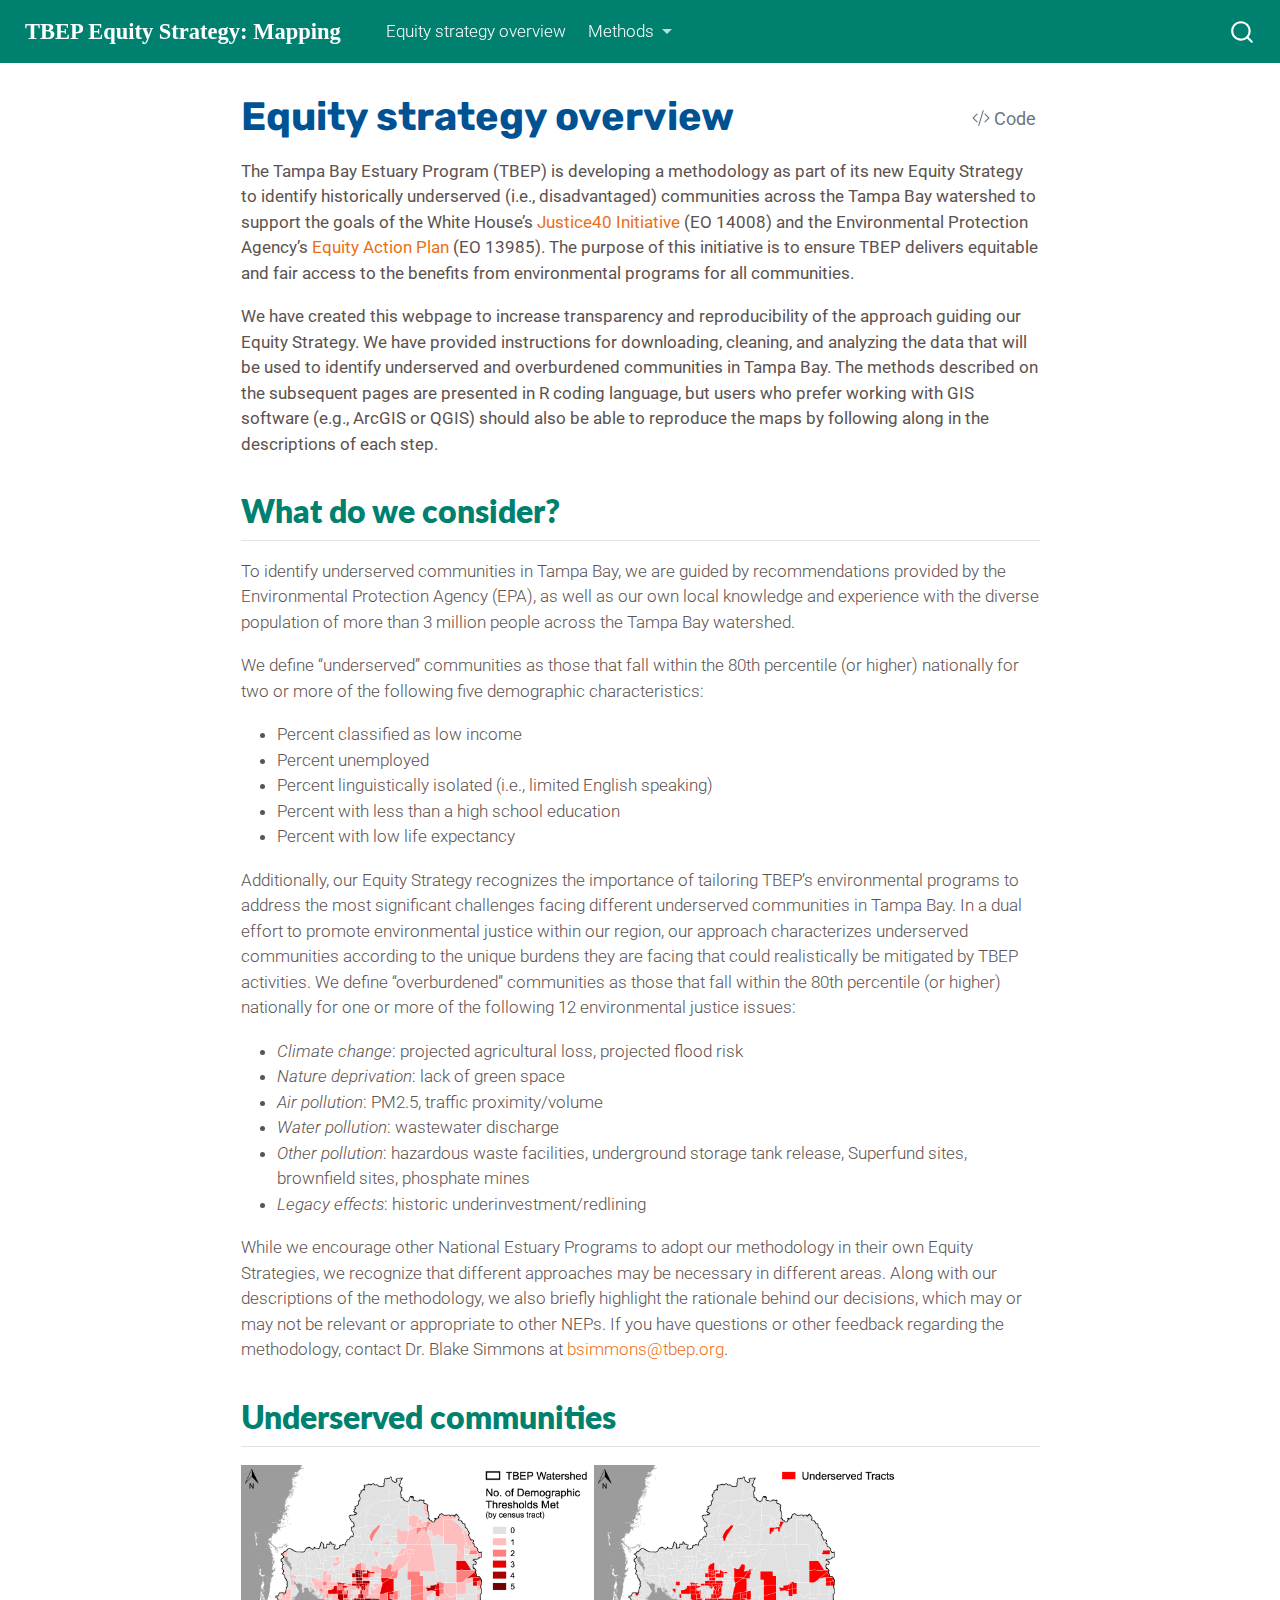
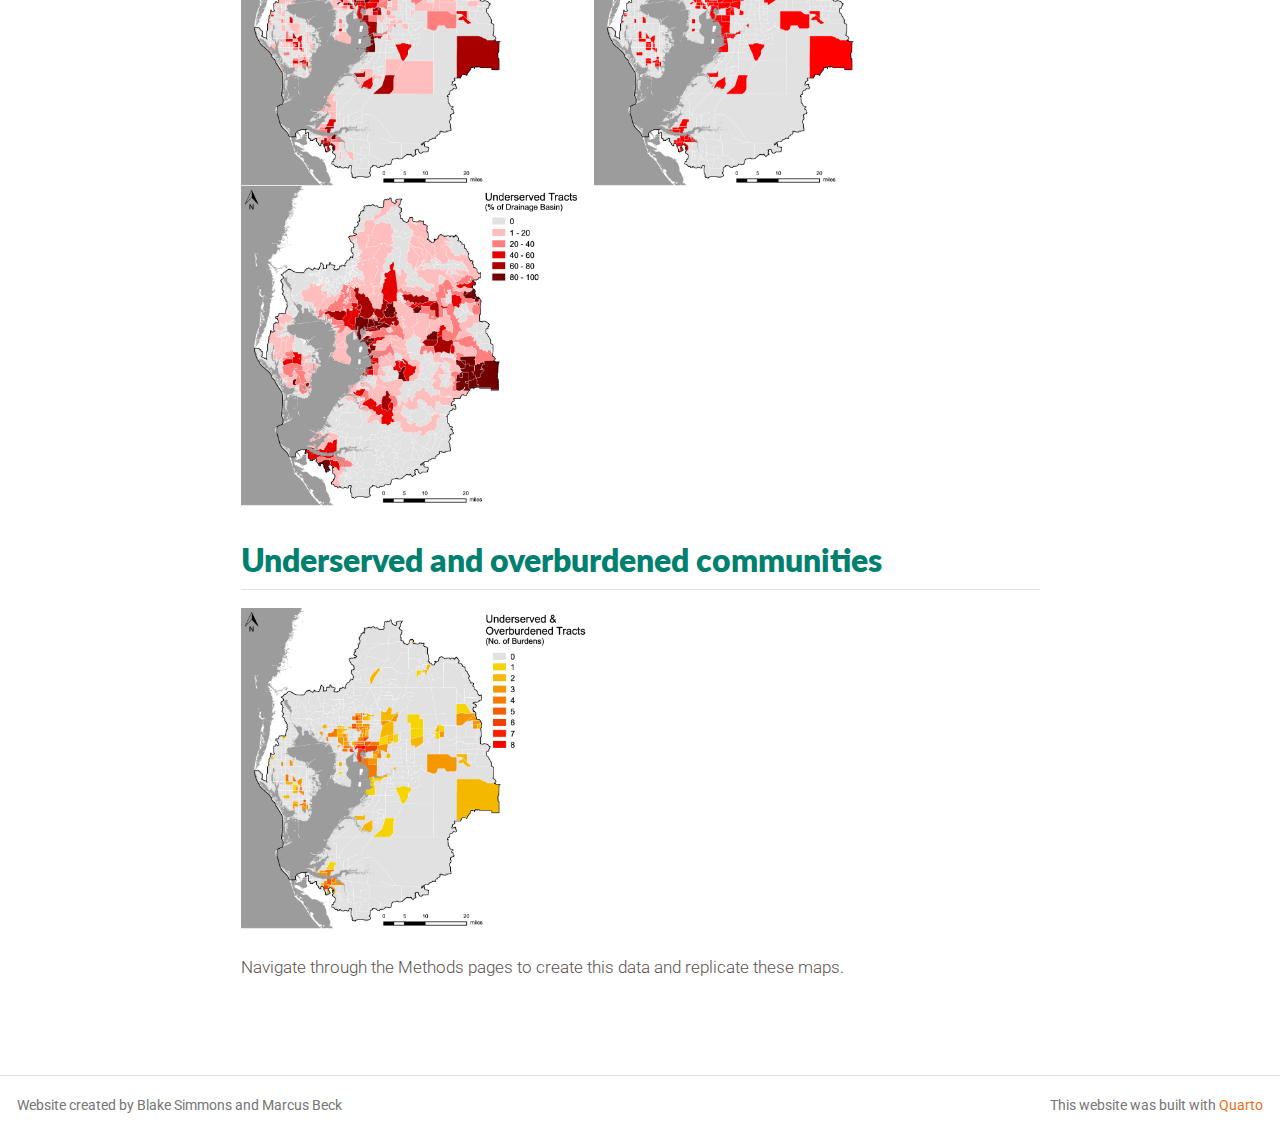
==== index.html @ 10e9345b "Built site for gh-pages" ====
<!DOCTYPE html>
<html xmlns="http://www.w3.org/1999/xhtml" lang="en" xml:lang="en"><head>

<meta charset="utf-8">
<meta name="generator" content="quarto-1.2.335">

<meta name="viewport" content="width=device-width, initial-scale=1.0, user-scalable=yes">


<title>TBEP Equity Strategy: Mapping - Equity strategy overview</title>
<style>
code{white-space: pre-wrap;}
span.smallcaps{font-variant: small-caps;}
div.columns{display: flex; gap: min(4vw, 1.5em);}
div.column{flex: auto; overflow-x: auto;}
div.hanging-indent{margin-left: 1.5em; text-indent: -1.5em;}
ul.task-list{list-style: none;}
ul.task-list li input[type="checkbox"] {
  width: 0.8em;
  margin: 0 0.8em 0.2em -1.6em;
  vertical-align: middle;
}
</style>


<script src="site_libs/quarto-nav/quarto-nav.js"></script>
<script src="site_libs/quarto-nav/headroom.min.js"></script>
<script src="site_libs/clipboard/clipboard.min.js"></script>
<script src="site_libs/quarto-search/autocomplete.umd.js"></script>
<script src="site_libs/quarto-search/fuse.min.js"></script>
<script src="site_libs/quarto-search/quarto-search.js"></script>
<meta name="quarto:offset" content="./">
<script src="site_libs/quarto-html/quarto.js"></script>
<script src="site_libs/quarto-html/popper.min.js"></script>
<script src="site_libs/quarto-html/tippy.umd.min.js"></script>
<script src="site_libs/quarto-html/anchor.min.js"></script>
<link href="site_libs/quarto-html/tippy.css" rel="stylesheet">
<link href="site_libs/quarto-html/quarto-syntax-highlighting.css" rel="stylesheet" id="quarto-text-highlighting-styles">
<script src="site_libs/bootstrap/bootstrap.min.js"></script>
<link href="site_libs/bootstrap/bootstrap-icons.css" rel="stylesheet">
<link href="site_libs/bootstrap/bootstrap.min.css" rel="stylesheet" id="quarto-bootstrap" data-mode="light">
<script id="quarto-search-options" type="application/json">{
  "location": "navbar",
  "copy-button": false,
  "collapse-after": 3,
  "panel-placement": "end",
  "type": "overlay",
  "limit": 20,
  "language": {
    "search-no-results-text": "No results",
    "search-matching-documents-text": "matching documents",
    "search-copy-link-title": "Copy link to search",
    "search-hide-matches-text": "Hide additional matches",
    "search-more-match-text": "more match in this document",
    "search-more-matches-text": "more matches in this document",
    "search-clear-button-title": "Clear",
    "search-detached-cancel-button-title": "Cancel",
    "search-submit-button-title": "Submit"
  }
}</script>


<link rel="stylesheet" href="styles.css">
</head>

<body class="nav-fixed fullcontent">

<div id="quarto-search-results"></div>
  <header id="quarto-header" class="headroom fixed-top">
    <nav class="navbar navbar-expand-lg navbar-dark ">
      <div class="navbar-container container-fluid">
      <div class="navbar-brand-container">
    <a href="./index.html" class="navbar-brand navbar-brand-logo">
    <img src="./tarpon.png" alt="" class="navbar-logo">
    </a>
    <a class="navbar-brand" href="./index.html">
    <span class="navbar-title">TBEP Equity Strategy: Mapping</span>
    </a>
  </div>
          <button class="navbar-toggler" type="button" data-bs-toggle="collapse" data-bs-target="#navbarCollapse" aria-controls="navbarCollapse" aria-expanded="false" aria-label="Toggle navigation" onclick="if (window.quartoToggleHeadroom) { window.quartoToggleHeadroom(); }">
  <span class="navbar-toggler-icon"></span>
</button>
          <div class="collapse navbar-collapse" id="navbarCollapse">
            <ul class="navbar-nav navbar-nav-scroll me-auto">
  <li class="nav-item">
    <a class="nav-link active" href="./index.html" aria-current="page">
 <span class="menu-text">Equity strategy overview</span></a>
  </li>  
  <li class="nav-item dropdown ">
    <a class="nav-link dropdown-toggle" href="#" id="nav-menu-methods" role="button" data-bs-toggle="dropdown" aria-expanded="false">
 <span class="menu-text">Methods</span>
    </a>
    <ul class="dropdown-menu" aria-labelledby="nav-menu-methods">    
        <li>
    <a class="dropdown-item" href="./ejscreen.html">
 <span class="dropdown-text">Getting demographic data</span></a>
  </li>  
        <li>
    <a class="dropdown-item" href="./underserved.html">
 <span class="dropdown-text">Mapping underserved communities</span></a>
  </li>  
        <li>
    <a class="dropdown-item" href="./cejst.html">
 <span class="dropdown-text">Getting environmental justice data</span></a>
  </li>  
        <li>
    <a class="dropdown-item" href="./overburdened.html">
 <span class="dropdown-text">Mapping underserved and overburdened communities</span></a>
  </li>  
    </ul>
  </li>
</ul>
              <div id="quarto-search" class="" title="Search"></div>
          </div> <!-- /navcollapse -->
      </div> <!-- /container-fluid -->
    </nav>
</header>
<!-- content -->
<div id="quarto-content" class="quarto-container page-columns page-rows-contents page-layout-article page-navbar">
<!-- sidebar -->
<!-- margin-sidebar -->
    
<!-- main -->
<main class="content" id="quarto-document-content">

<header id="title-block-header" class="quarto-title-block default">
<div class="quarto-title">
<div class="quarto-title-block"><div><h1 class="title">Equity strategy overview</h1><button type="button" class="btn code-tools-button" id="quarto-code-tools-source" data-quarto-source-url="https://github.com/tbep-tech/equity-plan-mapping/blob/main/index.qmd"><i class="bi"></i> Code</button></div></div>
</div>



<div class="quarto-title-meta">

    
  
    
  </div>
  

</header>

<p>The Tampa Bay Estuary Program (TBEP) is developing a methodology as part of its new Equity Strategy to identify historically underserved (i.e., disadvantaged) communities across the Tampa Bay watershed to support the goals of the White House’s <a href="https://www.whitehouse.gov/environmentaljustice/justice40/" target="_blank">Justice40 Initiative</a> (EO 14008) and the Environmental Protection Agency’s <a href="https://www.epa.gov/environmentaljustice/equity-action-plan" target="_blank">Equity Action Plan</a> (EO 13985). The purpose of this initiative is to ensure TBEP delivers equitable and fair access to the benefits from environmental programs for all communities.</p>
<p>We have created this webpage to increase transparency and reproducibility of the approach guiding our Equity Strategy. We have provided instructions for downloading, cleaning, and analyzing the data that will be used to identify underserved and overburdened communities in Tampa Bay. The methods described on the subsequent pages are presented in R coding language, but users who prefer working with GIS software (e.g., ArcGIS or QGIS) should also be able to reproduce the maps by following along in the descriptions of each step.</p>
<section id="what-do-we-consider" class="level2">
<h2 class="anchored" data-anchor-id="what-do-we-consider">What do we consider?</h2>
<p>To identify underserved communities in Tampa Bay, we are guided by recommendations provided by the Environmental Protection Agency (EPA), as well as our own local knowledge and experience with the diverse population of more than 3 million people across the Tampa Bay watershed.</p>
<p>We define “underserved” communities as those that fall within the 80th percentile (or higher) nationally for two or more of the following five demographic characteristics:</p>
<ul>
<li>Percent classified as low income</li>
<li>Percent unemployed</li>
<li>Percent linguistically isolated (i.e., limited English speaking)</li>
<li>Percent with less than a high school education</li>
<li>Percent with low life expectancy</li>
</ul>
<p>Additionally, our Equity Strategy recognizes the importance of tailoring TBEP’s environmental programs to address the most significant challenges facing different underserved communities in Tampa Bay. In a dual effort to promote environmental justice within our region, our approach characterizes underserved communities according to the unique burdens they are facing that could realistically be mitigated by TBEP activities. We define “overburdened” communities as those that fall within the 80th percentile (or higher) nationally for one or more of the following 12 environmental justice issues:</p>
<ul>
<li><em>Climate change</em>: projected agricultural loss, projected flood risk</li>
<li><em>Nature deprivation</em>: lack of green space</li>
<li><em>Air pollution</em>: PM2.5, traffic proximity/volume</li>
<li><em>Water pollution</em>: wastewater discharge</li>
<li><em>Other pollution</em>: hazardous waste facilities, underground storage tank release, Superfund sites, brownfield sites, phosphate mines</li>
<li><em>Legacy effects</em>: historic underinvestment/redlining</li>
</ul>
<p>While we encourage other National Estuary Programs to adopt our methodology in their own Equity Strategies, we recognize that different approaches may be necessary in different areas. Along with our descriptions of the methodology, we also briefly highlight the rationale behind our decisions, which may or may not be relevant or appropriate to other NEPs. If you have questions or other feedback regarding the methodology, contact Dr.&nbsp;Blake Simmons at <a href="mailto:bsimmons@tbep.org">bsimmons@tbep.org</a>.</p>
</section>
<section id="underserved-communities" class="level2">
<h2 class="anchored" data-anchor-id="underserved-communities">Underserved communities</h2>
<p><img src="img/TB Underserved Community Map1.png" class="img-fluid" data-fig-align="center" width="349"> <img src="img/TB Underserved Community Map2.png" class="img-fluid" data-fig-align="center" width="303"> <img src="img/TB Underserved Community Map3.png" class="img-fluid" data-fig-align="center" width="338"></p>
</section>
<section id="underserved-and-overburdened-communities" class="level2">
<h2 class="anchored" data-anchor-id="underserved-and-overburdened-communities">Underserved and overburdened communities</h2>
<div class="quarto-figure quarto-figure-left">
<figure class="figure">
<p><img src="img/TB UnderOver Community Map.png" class="img-fluid figure-img" width="345"></p>
</figure>
</div>
<p>Navigate through the Methods pages to create this data and replicate these maps.</p>


</section>

</main> <!-- /main -->
<script id="quarto-html-after-body" type="application/javascript">
window.document.addEventListener("DOMContentLoaded", function (event) {
  const toggleBodyColorMode = (bsSheetEl) => {
    const mode = bsSheetEl.getAttribute("data-mode");
    const bodyEl = window.document.querySelector("body");
    if (mode === "dark") {
      bodyEl.classList.add("quarto-dark");
      bodyEl.classList.remove("quarto-light");
    } else {
      bodyEl.classList.add("quarto-light");
      bodyEl.classList.remove("quarto-dark");
    }
  }
  const toggleBodyColorPrimary = () => {
    const bsSheetEl = window.document.querySelector("link#quarto-bootstrap");
    if (bsSheetEl) {
      toggleBodyColorMode(bsSheetEl);
    }
  }
  toggleBodyColorPrimary();  
  const icon = "";
  const anchorJS = new window.AnchorJS();
  anchorJS.options = {
    placement: 'right',
    icon: icon
  };
  anchorJS.add('.anchored');
  const clipboard = new window.ClipboardJS('.code-copy-button', {
    target: function(trigger) {
      return trigger.previousElementSibling;
    }
  });
  clipboard.on('success', function(e) {
    // button target
    const button = e.trigger;
    // don't keep focus
    button.blur();
    // flash "checked"
    button.classList.add('code-copy-button-checked');
    var currentTitle = button.getAttribute("title");
    button.setAttribute("title", "Copied!");
    let tooltip;
    if (window.bootstrap) {
      button.setAttribute("data-bs-toggle", "tooltip");
      button.setAttribute("data-bs-placement", "left");
      button.setAttribute("data-bs-title", "Copied!");
      tooltip = new bootstrap.Tooltip(button, 
        { trigger: "manual", 
          customClass: "code-copy-button-tooltip",
          offset: [0, -8]});
      tooltip.show();    
    }
    setTimeout(function() {
      if (tooltip) {
        tooltip.hide();
        button.removeAttribute("data-bs-title");
        button.removeAttribute("data-bs-toggle");
        button.removeAttribute("data-bs-placement");
      }
      button.setAttribute("title", currentTitle);
      button.classList.remove('code-copy-button-checked');
    }, 1000);
    // clear code selection
    e.clearSelection();
  });
  const viewSource = window.document.getElementById('quarto-view-source') ||
                     window.document.getElementById('quarto-code-tools-source');
  if (viewSource) {
    const sourceUrl = viewSource.getAttribute("data-quarto-source-url");
    viewSource.addEventListener("click", function(e) {
      if (sourceUrl) {
        // rstudio viewer pane
        if (/\bcapabilities=\b/.test(window.location)) {
          window.open(sourceUrl);
        } else {
          window.location.href = sourceUrl;
        }
      } else {
        const modal = new bootstrap.Modal(document.getElementById('quarto-embedded-source-code-modal'));
        modal.show();
      }
      return false;
    });
  }
  function toggleCodeHandler(show) {
    return function(e) {
      const detailsSrc = window.document.querySelectorAll(".cell > details > .sourceCode");
      for (let i=0; i<detailsSrc.length; i++) {
        const details = detailsSrc[i].parentElement;
        if (show) {
          details.open = true;
        } else {
          details.removeAttribute("open");
        }
      }
      const cellCodeDivs = window.document.querySelectorAll(".cell > .sourceCode");
      const fromCls = show ? "hidden" : "unhidden";
      const toCls = show ? "unhidden" : "hidden";
      for (let i=0; i<cellCodeDivs.length; i++) {
        const codeDiv = cellCodeDivs[i];
        if (codeDiv.classList.contains(fromCls)) {
          codeDiv.classList.remove(fromCls);
          codeDiv.classList.add(toCls);
        } 
      }
      return false;
    }
  }
  const hideAllCode = window.document.getElementById("quarto-hide-all-code");
  if (hideAllCode) {
    hideAllCode.addEventListener("click", toggleCodeHandler(false));
  }
  const showAllCode = window.document.getElementById("quarto-show-all-code");
  if (showAllCode) {
    showAllCode.addEventListener("click", toggleCodeHandler(true));
  }
  function tippyHover(el, contentFn) {
    const config = {
      allowHTML: true,
      content: contentFn,
      maxWidth: 500,
      delay: 100,
      arrow: false,
      appendTo: function(el) {
          return el.parentElement;
      },
      interactive: true,
      interactiveBorder: 10,
      theme: 'quarto',
      placement: 'bottom-start'
    };
    window.tippy(el, config); 
  }
  const noterefs = window.document.querySelectorAll('a[role="doc-noteref"]');
  for (var i=0; i<noterefs.length; i++) {
    const ref = noterefs[i];
    tippyHover(ref, function() {
      // use id or data attribute instead here
      let href = ref.getAttribute('data-footnote-href') || ref.getAttribute('href');
      try { href = new URL(href).hash; } catch {}
      const id = href.replace(/^#\/?/, "");
      const note = window.document.getElementById(id);
      return note.innerHTML;
    });
  }
  const findCites = (el) => {
    const parentEl = el.parentElement;
    if (parentEl) {
      const cites = parentEl.dataset.cites;
      if (cites) {
        return {
          el,
          cites: cites.split(' ')
        };
      } else {
        return findCites(el.parentElement)
      }
    } else {
      return undefined;
    }
  };
  var bibliorefs = window.document.querySelectorAll('a[role="doc-biblioref"]');
  for (var i=0; i<bibliorefs.length; i++) {
    const ref = bibliorefs[i];
    const citeInfo = findCites(ref);
    if (citeInfo) {
      tippyHover(citeInfo.el, function() {
        var popup = window.document.createElement('div');
        citeInfo.cites.forEach(function(cite) {
          var citeDiv = window.document.createElement('div');
          citeDiv.classList.add('hanging-indent');
          citeDiv.classList.add('csl-entry');
          var biblioDiv = window.document.getElementById('ref-' + cite);
          if (biblioDiv) {
            citeDiv.innerHTML = biblioDiv.innerHTML;
          }
          popup.appendChild(citeDiv);
        });
        return popup.innerHTML;
      });
    }
  }
});
</script>
</div> <!-- /content -->
<footer class="footer">
  <div class="nav-footer">
    <div class="nav-footer-left">Website created by Blake Simmons and Marcus Beck</div>   
    <div class="nav-footer-right">This website was built with <a href="https://quarto.org/" target="_blank">Quarto</a></div>
  </div>
</footer>



</body></html>
---- site_libs/quarto-html/tippy.css ----
.tippy-box[data-animation=fade][data-state=hidden]{opacity:0}[data-tippy-root]{max-width:calc(100vw - 10px)}.tippy-box{position:relative;background-color:#333;color:#fff;border-radius:4px;font-size:14px;line-height:1.4;white-space:normal;outline:0;transition-property:transform,visibility,opacity}.tippy-box[data-placement^=top]>.tippy-arrow{bottom:0}.tippy-box[data-placement^=top]>.tippy-arrow:before{bottom:-7px;left:0;border-width:8px 8px 0;border-top-color:initial;transform-origin:center top}.tippy-box[data-placement^=bottom]>.tippy-arrow{top:0}.tippy-box[data-placement^=bottom]>.tippy-arrow:before{top:-7px;left:0;border-width:0 8px 8px;border-bottom-color:initial;transform-origin:center bottom}.tippy-box[data-placement^=left]>.tippy-arrow{right:0}.tippy-box[data-placement^=left]>.tippy-arrow:before{border-width:8px 0 8px 8px;border-left-color:initial;right:-7px;transform-origin:center left}.tippy-box[data-placement^=right]>.tippy-arrow{left:0}.tippy-box[data-placement^=right]>.tippy-arrow:before{left:-7px;border-width:8px 8px 8px 0;border-right-color:initial;transform-origin:center right}.tippy-box[data-inertia][data-state=visible]{transition-timing-function:cubic-bezier(.54,1.5,.38,1.11)}.tippy-arrow{width:16px;height:16px;color:#333}.tippy-arrow:before{content:"";position:absolute;border-color:transparent;border-style:solid}.tippy-content{position:relative;padding:5px 9px;z-index:1}
---- site_libs/quarto-html/quarto-syntax-highlighting.css ----
/* quarto syntax highlight colors */
:root {
  --quarto-hl-ot-color: #003B4F;
  --quarto-hl-at-color: #657422;
  --quarto-hl-ss-color: #20794D;
  --quarto-hl-an-color: #5E5E5E;
  --quarto-hl-fu-color: #4758AB;
  --quarto-hl-st-color: #20794D;
  --quarto-hl-cf-color: #003B4F;
  --quarto-hl-op-color: #5E5E5E;
  --quarto-hl-er-color: #AD0000;
  --quarto-hl-bn-color: #AD0000;
  --quarto-hl-al-color: #AD0000;
  --quarto-hl-va-color: #111111;
  --quarto-hl-bu-color: inherit;
  --quarto-hl-ex-color: inherit;
  --quarto-hl-pp-color: #AD0000;
  --quarto-hl-in-color: #5E5E5E;
  --quarto-hl-vs-color: #20794D;
  --quarto-hl-wa-color: #5E5E5E;
  --quarto-hl-do-color: #5E5E5E;
  --quarto-hl-im-color: #00769E;
  --quarto-hl-ch-color: #20794D;
  --quarto-hl-dt-color: #AD0000;
  --quarto-hl-fl-color: #AD0000;
  --quarto-hl-co-color: #5E5E5E;
  --quarto-hl-cv-color: #5E5E5E;
  --quarto-hl-cn-color: #8f5902;
  --quarto-hl-sc-color: #5E5E5E;
  --quarto-hl-dv-color: #AD0000;
  --quarto-hl-kw-color: #003B4F;
}

/* other quarto variables */
:root {
  --quarto-font-monospace: SFMono-Regular, Menlo, Monaco, Consolas, "Liberation Mono", "Courier New", monospace;
}

pre > code.sourceCode > span {
  color: #003B4F;
}

code span {
  color: #003B4F;
}

code.sourceCode > span {
  color: #003B4F;
}

div.sourceCode,
div.sourceCode pre.sourceCode {
  color: #003B4F;
}

code span.ot {
  color: #003B4F;
}

code span.at {
  color: #657422;
}

code span.ss {
  color: #20794D;
}

code span.an {
  color: #5E5E5E;
}

code span.fu {
  color: #4758AB;
}

code span.st {
  color: #20794D;
}

code span.cf {
  color: #003B4F;
}

code span.op {
  color: #5E5E5E;
}

code span.er {
  color: #AD0000;
}

code span.bn {
  color: #AD0000;
}

code span.al {
  color: #AD0000;
}

code span.va {
  color: #111111;
}

code span.pp {
  color: #AD0000;
}

code span.in {
  color: #5E5E5E;
}

code span.vs {
  color: #20794D;
}

code span.wa {
  color: #5E5E5E;
  font-style: italic;
}

code span.do {
  color: #5E5E5E;
  font-style: italic;
}

code span.im {
  color: #00769E;
}

code span.ch {
  color: #20794D;
}

code span.dt {
  color: #AD0000;
}

code span.fl {
  color: #AD0000;
}

code span.co {
  color: #5E5E5E;
}

code span.cv {
  color: #5E5E5E;
  font-style: italic;
}

code span.cn {
  color: #8f5902;
}

code span.sc {
  color: #5E5E5E;
}

code span.dv {
  color: #AD0000;
}

code span.kw {
  color: #003B4F;
}

.prevent-inlining {
  content: "</";
}

/*# sourceMappingURL=debc5d5d77c3f9108843748ff7464032.css.map */
---- styles.css ----
/* Rubik */
@import url('https://fonts.googleapis.com/css2?family=Rubik:wght@600;700&display=swap');

/* Frutiger Light approximate */
@import url("https://fonts.googleapis.com/css?family=Lato:100,300,500,700,900");

/* DIN condensed approximate */
@import url('https://fonts.googleapis.com/css2?family=Roboto:wght@400;500&display=swap');

/* Whole document: */

body{
  font-family: 'Roboto';
  font-size: 17px;
  color: #5C524F;
  font-weight: 400;
}

/* header styles */

h1{
  font-family: 'Rubik';
  font-weight: 700;
  color: #005293;
}

h2,h3,h4,h5 {
  font-family: 'Lato';
  font-weight: 800;
  color: #00806E
}

.header-section-number {
  color: #00806E
}

/* top navbar styles */

.navbar {
  background-color:#00806E;
  border-color: black;
  font-family: 'Roboto'; /* main tab fonts */
  font-weight: 300;
}

.navbar-brand { /* dashboard title */
  font-family: 'Roboto Condensed';
  font-weight: bold;
  color: #FF0000;
}

.navbar-nav li a:hover, .navbar-nav > .active > a {
  color: #fff !important;
  background-color:#5c4a42!important;
  background-image: none !important;
}

/* sidebar */

.sidebar {
  font-family: 'Roboto';
  font-weight: 300;
  color: #958984;
}

.section.sidebar {
  background-color: #95898430; /* gray with alpha */
}

#editor-map { /* this sets map editor height dynamically if in sidebar */
  height: calc(100vh - 60px) !important;
}

#map { /* this sets map height dynamically if in sidebar */
  height: calc(100vh - 60px) !important;
}

/* sub sections */

.level1 {
  font-family: 'Roboto';
  font-weight: 300;
}

.level2 {
  font-family: 'Roboto';
  font-weight: 300;
}

.level3 {
  font-family: 'Roboto';
  font-weight: 300;
}

.chart-title {
  font-family: 'Roboto';
  font-weight: 300;
  font-style: italic;
  color: #958984;
}

.nav-tabs {
  font-family: 'Roboto';
  font-weight: 300;
  font-style: italic;
  color: #958984;
}

.control-label {
  font-family: 'Roboto';
  font-weight: 300;
  color: #958984;
}

.shiny-text-output {
  font-family: 'Roboto';
  font-weight: 300;
  color: #958984;
}

.material-switch {
  font-family: 'Roboto';
  font-weight: 300;
  color: #958984;
}

/* shiny slider stuff */

.irs-bar {
  background: #00806E
}
.irs-bar {
  border-top: 1px #00806E
}
.irs-bar-edge {
  background: #00806E
}
.irs-bar-edge {
  border: 1px #00806E
}
.irs-single {
  background: #00806E;
}

/* tabset top border */

.nav-tabs-custom > .nav-tabs > li.active {
  border-top-color: #00806E;
}

/* bar chart formatting for reactable */
.bar-cell {
  display: flex;
  align-items: center;
}
.number {
  font-family: "Fira Mono", Consolas, Monaco, monospace;
  font-size: 13.5px;
  white-space: pre;
}
.bar-chart {
  flex-grow: 1;
  margin-left: 6px;
  height: 14px;
}
.bar {
  height: 100%;
}

/* leaflet */

.leaflet-control { /* leaflet legends, control boxes */
  font-family: 'Roboto';
  font-weight: 300;
  color: #958984;
}

/* figure captions */

.caption {
  font-family: 'Roboto';
  font-weight: 300;
  color: #958984;
  font-style: italic;
}

/* reactable fixed columns*/

.sticky {
  position: sticky !important;
  background: #fff;
  z-index: 1;
}

.left-col-1 {
  left: 0px;
}

.left-col-2 {
  left: 170px;
  border-right: 1px solid #eee !important;
}

.left-col-3 {
  left: 370px;
  border-right: 1px solid #eee !important;
}

.left-col-1-bord {
  left: 0px;
  border-right: 1px solid #eee !important;
}

.right-col-1 {
  right: 0px;
}

.right-col-2 {
  right: 85px;
  border-left: 1px solid #eee !important;
}

.right-col-3 {
  right: 225px;
  border-left: 1px solid #eee !important;
}

.right-col-2a {
  right: 100px;}

.right-col-3a {
  right: 200px;
  border-left: 1px solid #eee !important;
}

/* wrapper class for centering images */
#wrapper{
 text-align:center;
}

.center {
  display: block;
  text-align:center;
}

/* change link colors to match wordpress */
a:link {
  color: #ea6f17;
  background-color: transparent;
  text-decoration: none;
}

a:visited {
  color: #ea6f17;
  background-color: transparent;
  text-decoration: none;
}

a:hover {
  color: #0078db;
  background-color: transparent;
  text-decoration: none;
}

/* tabset pills */
.nav-pills>li>a:hover, .nav-pills>li>a:focus, .nav-pills>li.active>a,     .nav-pills>li.active>a:hover, .nav-pills>li.active>a:focus{
     background-color: #F0AD4E;
     }
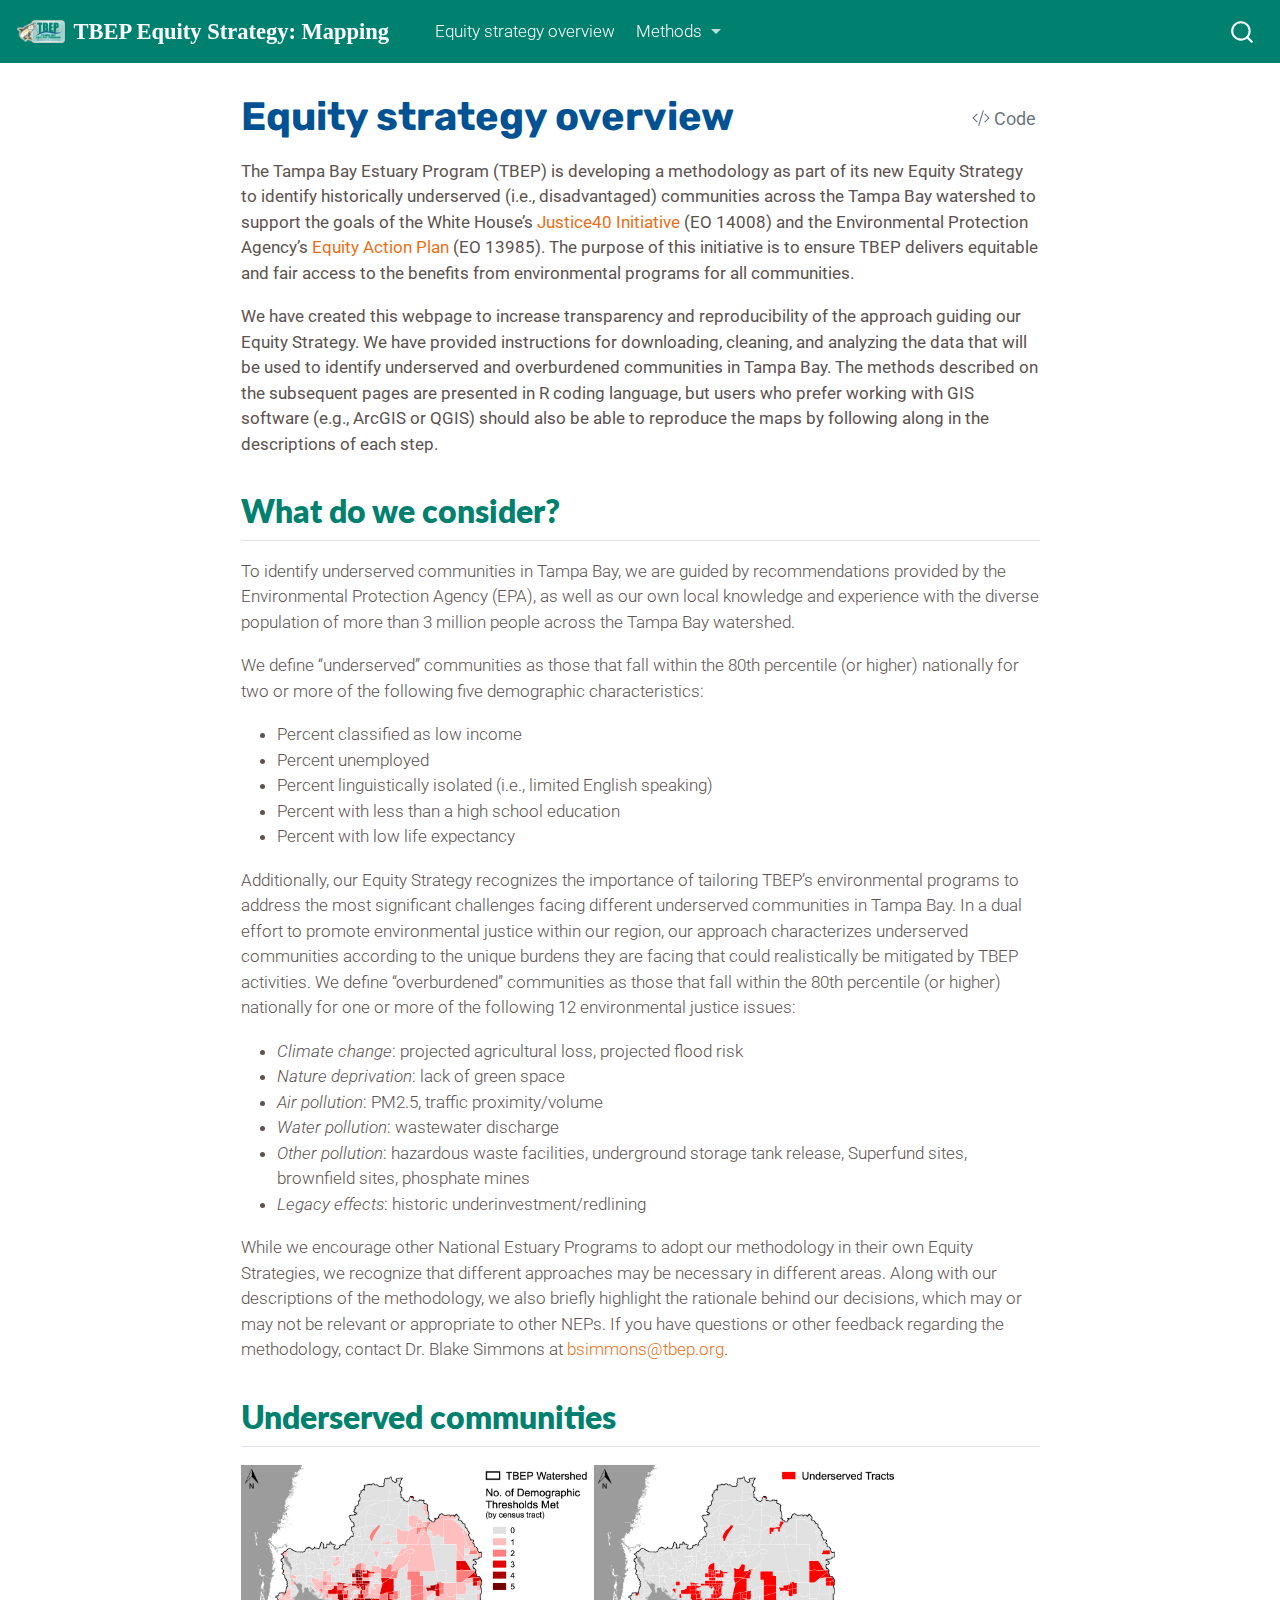
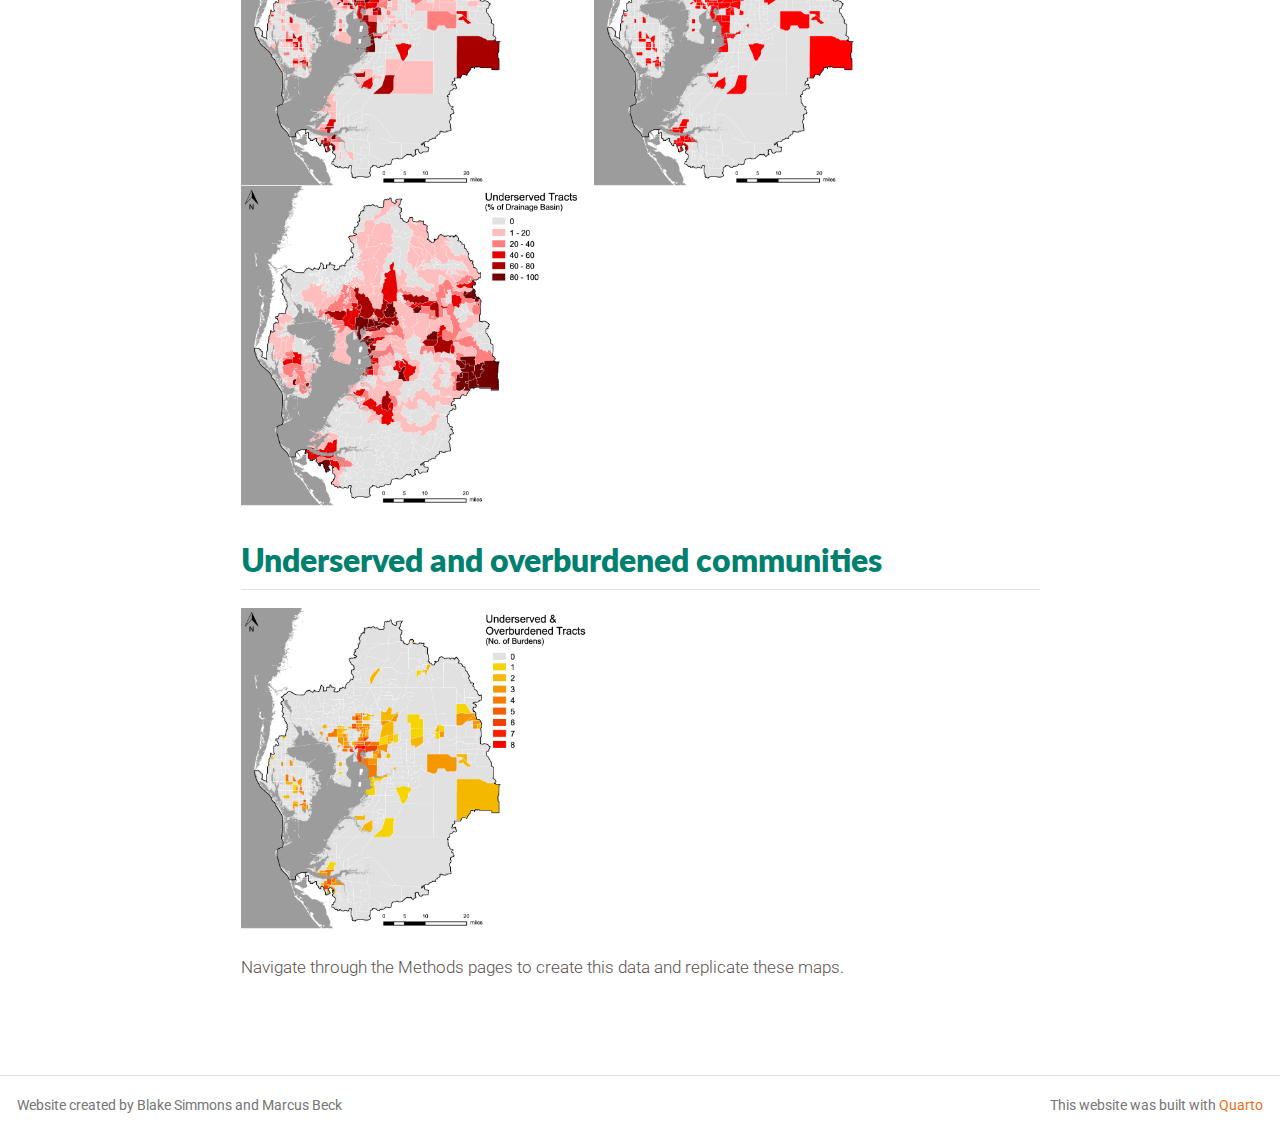
==== commit 9a56c8cb: "Built site for gh-pages" ====
--- a/index.html
+++ b/index.html
@@ -106,6 +106,10 @@
         <li>
     <a class="dropdown-item" href="./overburdened.html">
  <span class="dropdown-text">Mapping underserved and overburdened communities</span></a>
+  </li>  
+        <li>
+    <a class="dropdown-item" href="./example.html">
+ <span class="dropdown-text">Example application</span></a>
   </li>  
     </ul>
   </li>
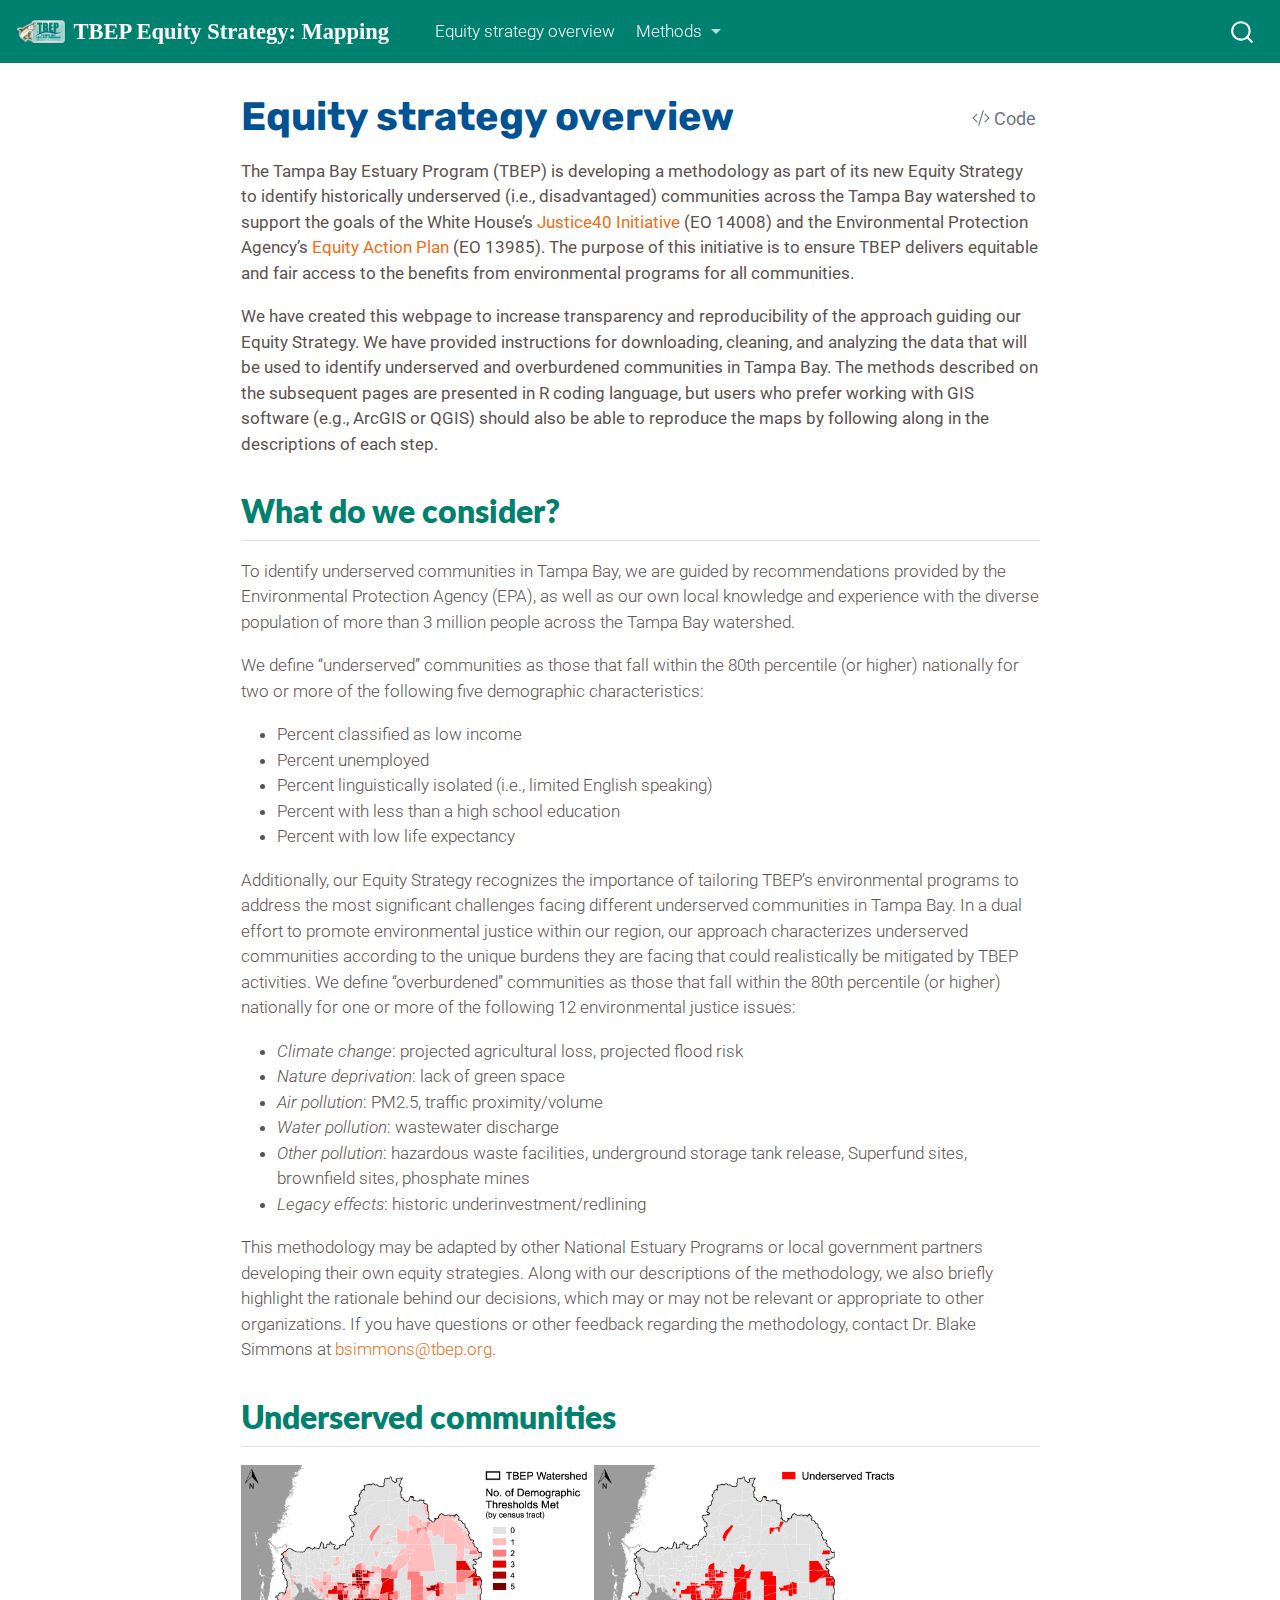
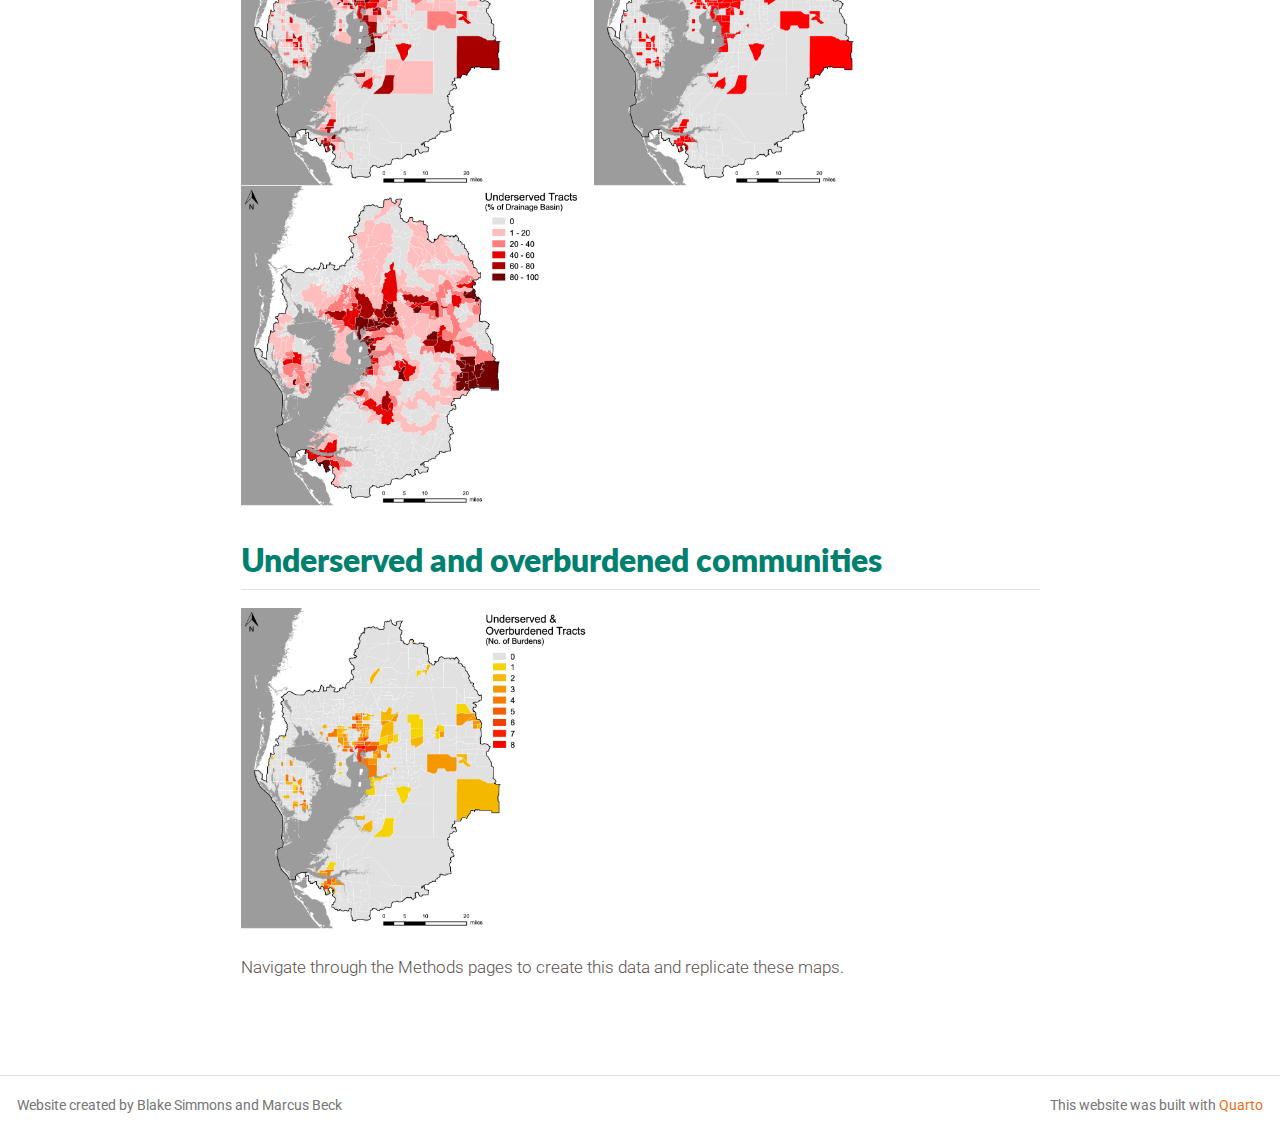
==== commit a5a21035: "Built site for gh-pages" ====
--- a/index.html
+++ b/index.html
@@ -166,7 +166,7 @@
 <li><em>Other pollution</em>: hazardous waste facilities, underground storage tank release, Superfund sites, brownfield sites, phosphate mines</li>
 <li><em>Legacy effects</em>: historic underinvestment/redlining</li>
 </ul>
-<p>While we encourage other National Estuary Programs to adopt our methodology in their own Equity Strategies, we recognize that different approaches may be necessary in different areas. Along with our descriptions of the methodology, we also briefly highlight the rationale behind our decisions, which may or may not be relevant or appropriate to other NEPs. If you have questions or other feedback regarding the methodology, contact Dr.&nbsp;Blake Simmons at <a href="mailto:bsimmons@tbep.org">bsimmons@tbep.org</a>.</p>
+<p>This methodology may be adapted by other National Estuary Programs or local government partners developing their own equity strategies. Along with our descriptions of the methodology, we also briefly highlight the rationale behind our decisions, which may or may not be relevant or appropriate to other organizations. If you have questions or other feedback regarding the methodology, contact Dr.&nbsp;Blake Simmons at <a href="mailto:bsimmons@tbep.org">bsimmons@tbep.org</a>.</p>
 </section>
 <section id="underserved-communities" class="level2">
 <h2 class="anchored" data-anchor-id="underserved-communities">Underserved communities</h2>
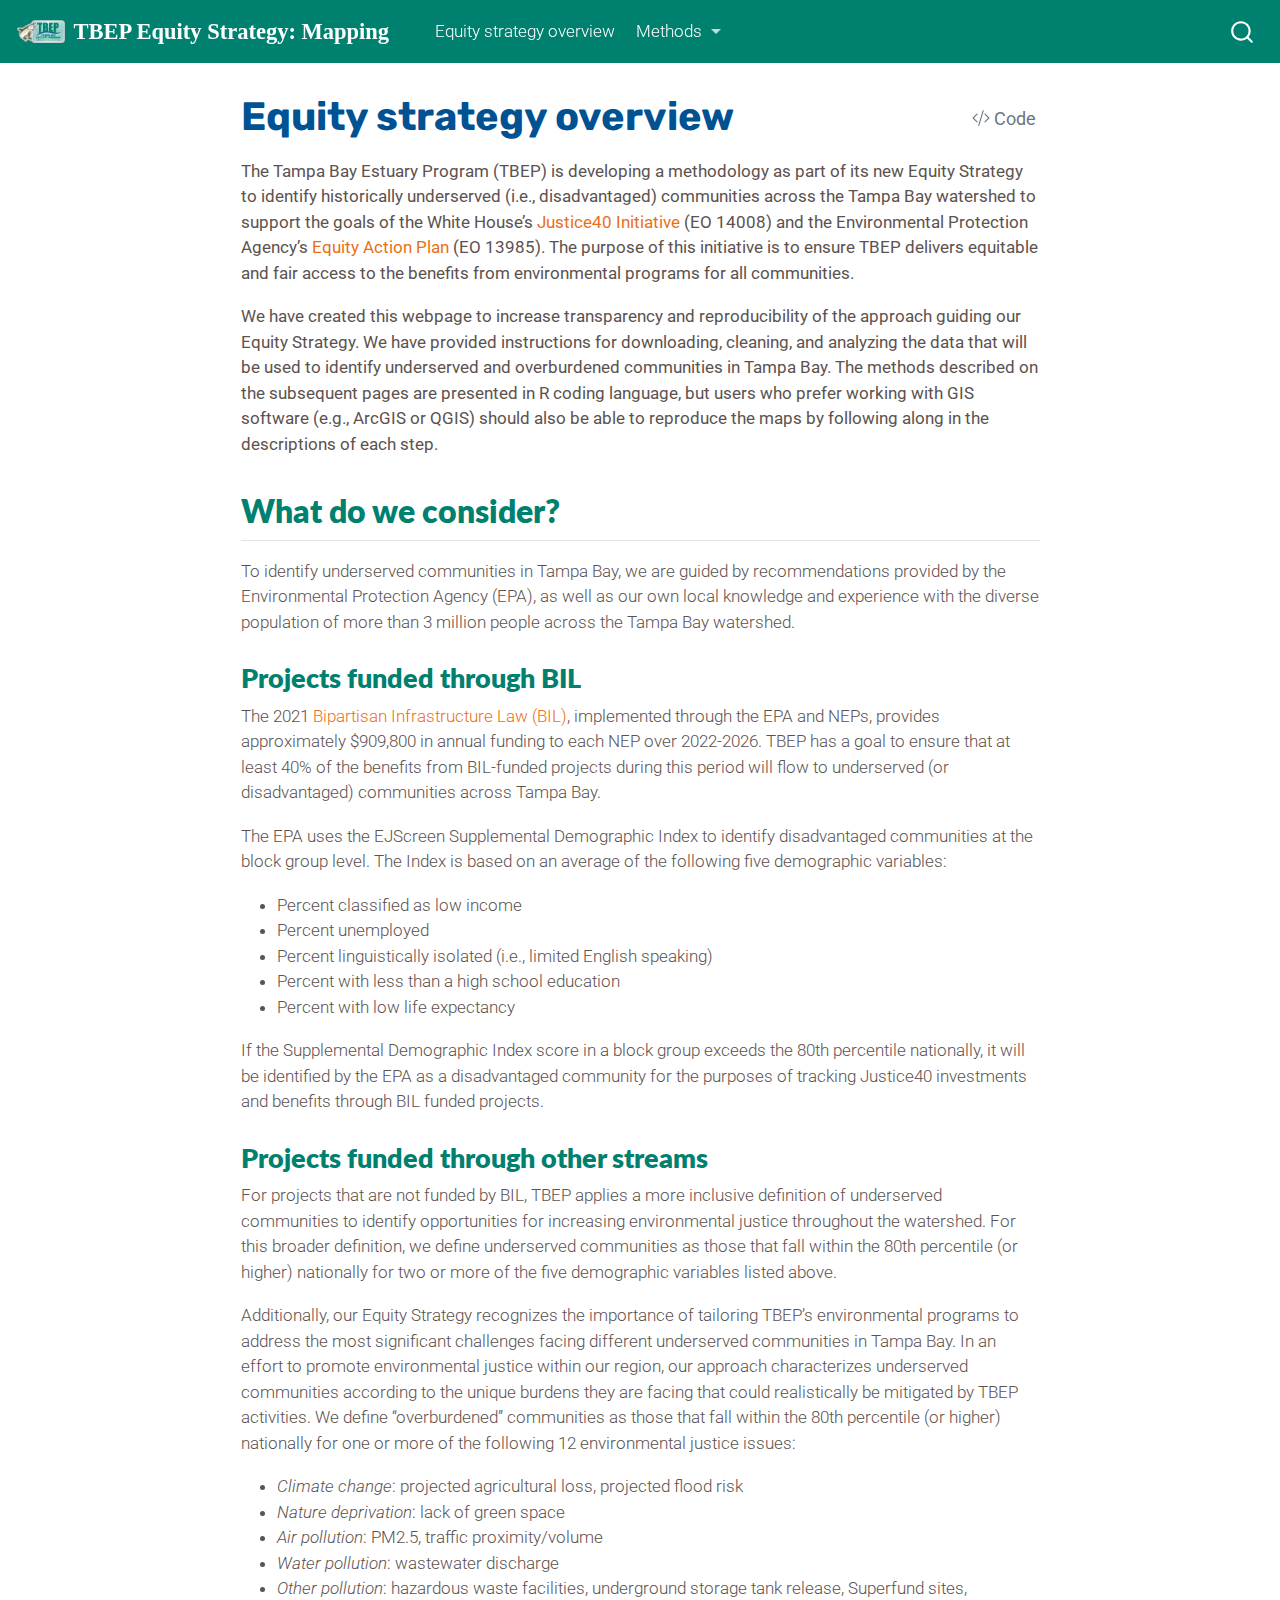
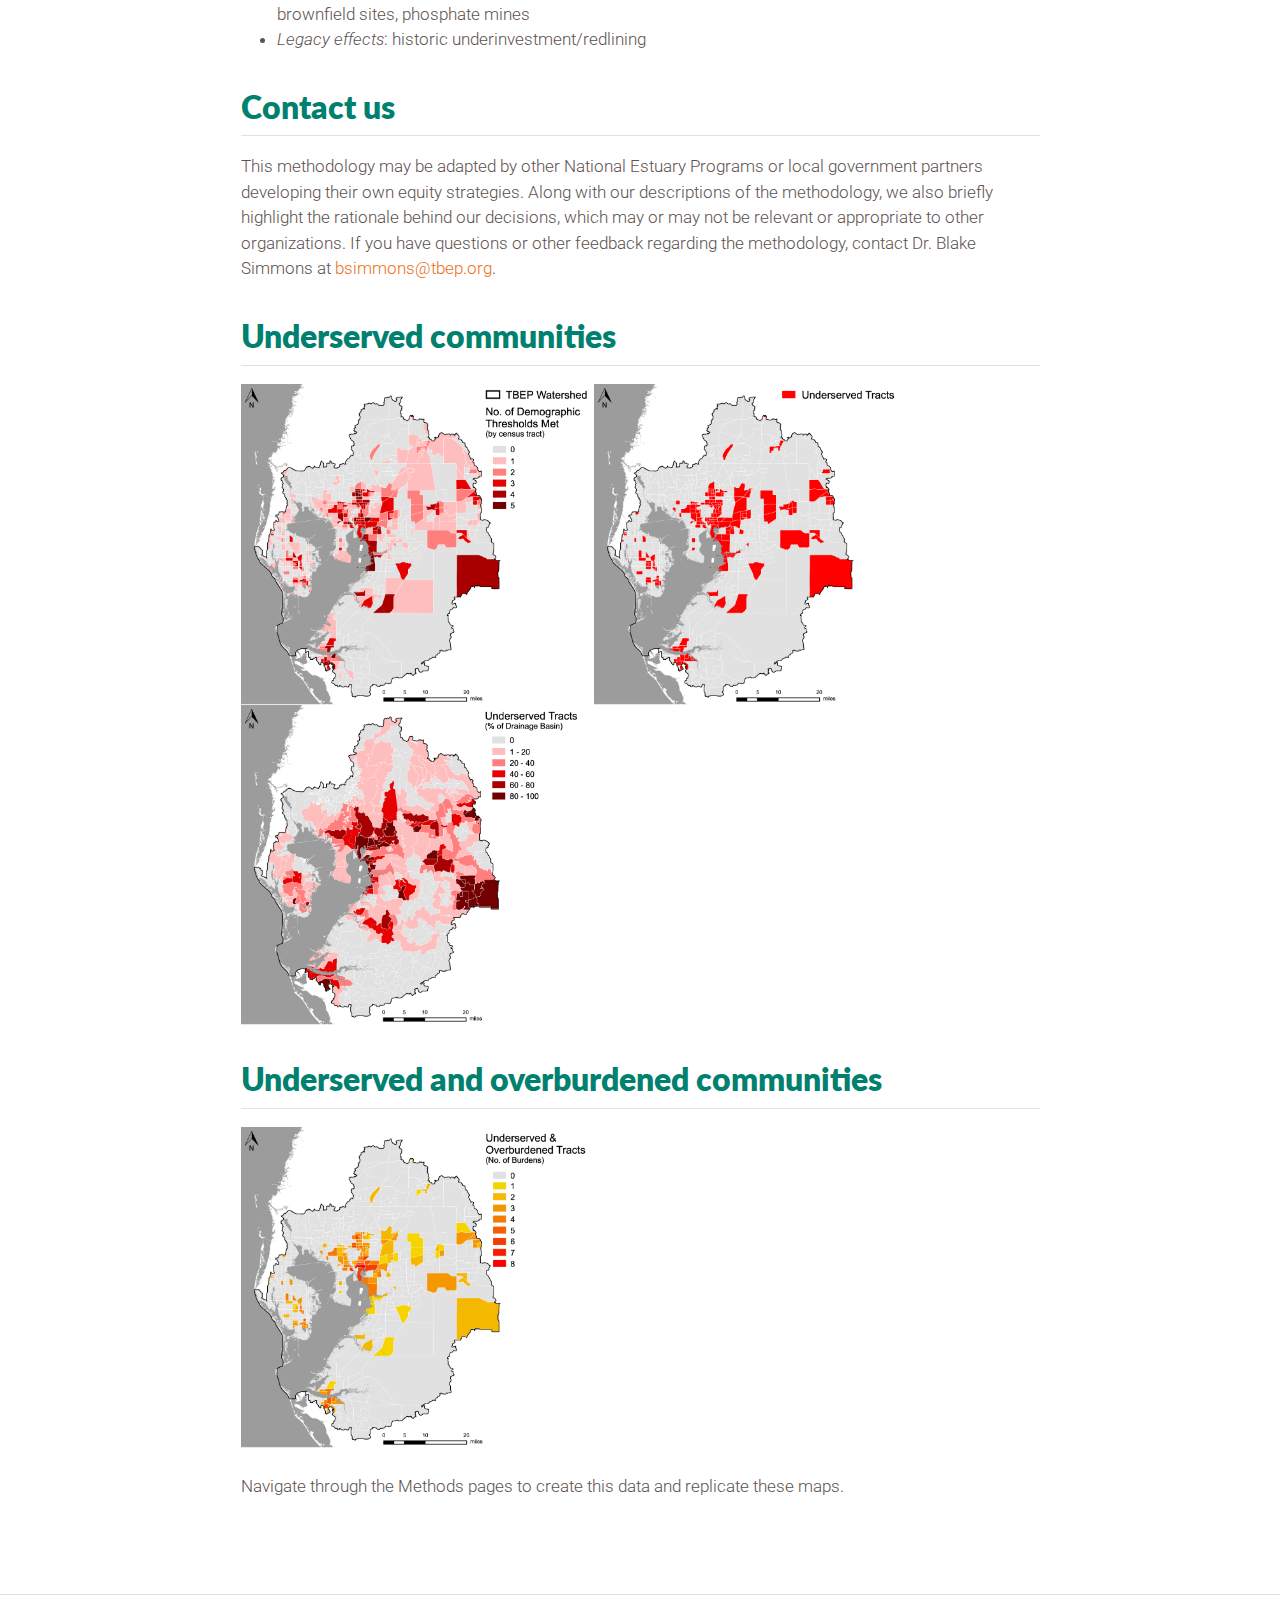
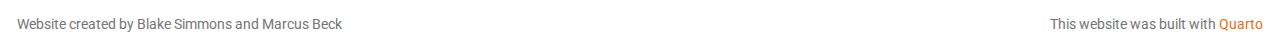
==== commit 21bc2fb6: "Built site for gh-pages" ====
--- a/index.html
+++ b/index.html
@@ -149,7 +149,10 @@
 <section id="what-do-we-consider" class="level2">
 <h2 class="anchored" data-anchor-id="what-do-we-consider">What do we consider?</h2>
 <p>To identify underserved communities in Tampa Bay, we are guided by recommendations provided by the Environmental Protection Agency (EPA), as well as our own local knowledge and experience with the diverse population of more than 3 million people across the Tampa Bay watershed.</p>
-<p>We define “underserved” communities as those that fall within the 80th percentile (or higher) nationally for two or more of the following five demographic characteristics:</p>
+<section id="projects-funded-through-bil" class="level3">
+<h3 class="anchored" data-anchor-id="projects-funded-through-bil">Projects funded through BIL</h3>
+<p>The 2021 <a href="&quot;https://www.transportation.gov/bipartisan-infrastructure-law&quot;">Bipartisan Infrastructure Law (BIL)</a>, implemented through the EPA and NEPs, provides approximately $909,800 in annual funding to each NEP over 2022-2026. TBEP has a goal to ensure that at least 40% of the benefits from BIL-funded projects during this period will flow to underserved (or disadvantaged) communities across Tampa Bay.</p>
+<p>The EPA uses the EJScreen Supplemental Demographic Index to identify disadvantaged communities at the block group level. The Index is based on an average of the following five demographic variables:</p>
 <ul>
 <li>Percent classified as low income</li>
 <li>Percent unemployed</li>
@@ -157,7 +160,12 @@
 <li>Percent with less than a high school education</li>
 <li>Percent with low life expectancy</li>
 </ul>
-<p>Additionally, our Equity Strategy recognizes the importance of tailoring TBEP’s environmental programs to address the most significant challenges facing different underserved communities in Tampa Bay. In a dual effort to promote environmental justice within our region, our approach characterizes underserved communities according to the unique burdens they are facing that could realistically be mitigated by TBEP activities. We define “overburdened” communities as those that fall within the 80th percentile (or higher) nationally for one or more of the following 12 environmental justice issues:</p>
+<p>If the Supplemental Demographic Index score in a block group exceeds the 80th percentile nationally, it will be identified by the EPA as a disadvantaged community for the purposes of tracking Justice40 investments and benefits through BIL funded projects.</p>
+</section>
+<section id="projects-funded-through-other-streams" class="level3">
+<h3 class="anchored" data-anchor-id="projects-funded-through-other-streams">Projects funded through other streams</h3>
+<p>For projects that are not funded by BIL, TBEP applies a more inclusive definition of underserved communities to identify opportunities for increasing environmental justice throughout the watershed. For this broader definition, we define underserved communities as those that fall within the 80th percentile (or higher) nationally for two or more of the five demographic variables listed above.</p>
+<p>Additionally, our Equity Strategy recognizes the importance of tailoring TBEP’s environmental programs to address the most significant challenges facing different underserved communities in Tampa Bay. In an effort to promote environmental justice within our region, our approach characterizes underserved communities according to the unique burdens they are facing that could realistically be mitigated by TBEP activities. We define “overburdened” communities as those that fall within the 80th percentile (or higher) nationally for one or more of the following 12 environmental justice issues:</p>
 <ul>
 <li><em>Climate change</em>: projected agricultural loss, projected flood risk</li>
 <li><em>Nature deprivation</em>: lack of green space</li>
@@ -166,6 +174,10 @@
 <li><em>Other pollution</em>: hazardous waste facilities, underground storage tank release, Superfund sites, brownfield sites, phosphate mines</li>
 <li><em>Legacy effects</em>: historic underinvestment/redlining</li>
 </ul>
+</section>
+</section>
+<section id="contact-us" class="level2">
+<h2 class="anchored" data-anchor-id="contact-us">Contact us</h2>
 <p>This methodology may be adapted by other National Estuary Programs or local government partners developing their own equity strategies. Along with our descriptions of the methodology, we also briefly highlight the rationale behind our decisions, which may or may not be relevant or appropriate to other organizations. If you have questions or other feedback regarding the methodology, contact Dr.&nbsp;Blake Simmons at <a href="mailto:bsimmons@tbep.org">bsimmons@tbep.org</a>.</p>
 </section>
 <section id="underserved-communities" class="level2">
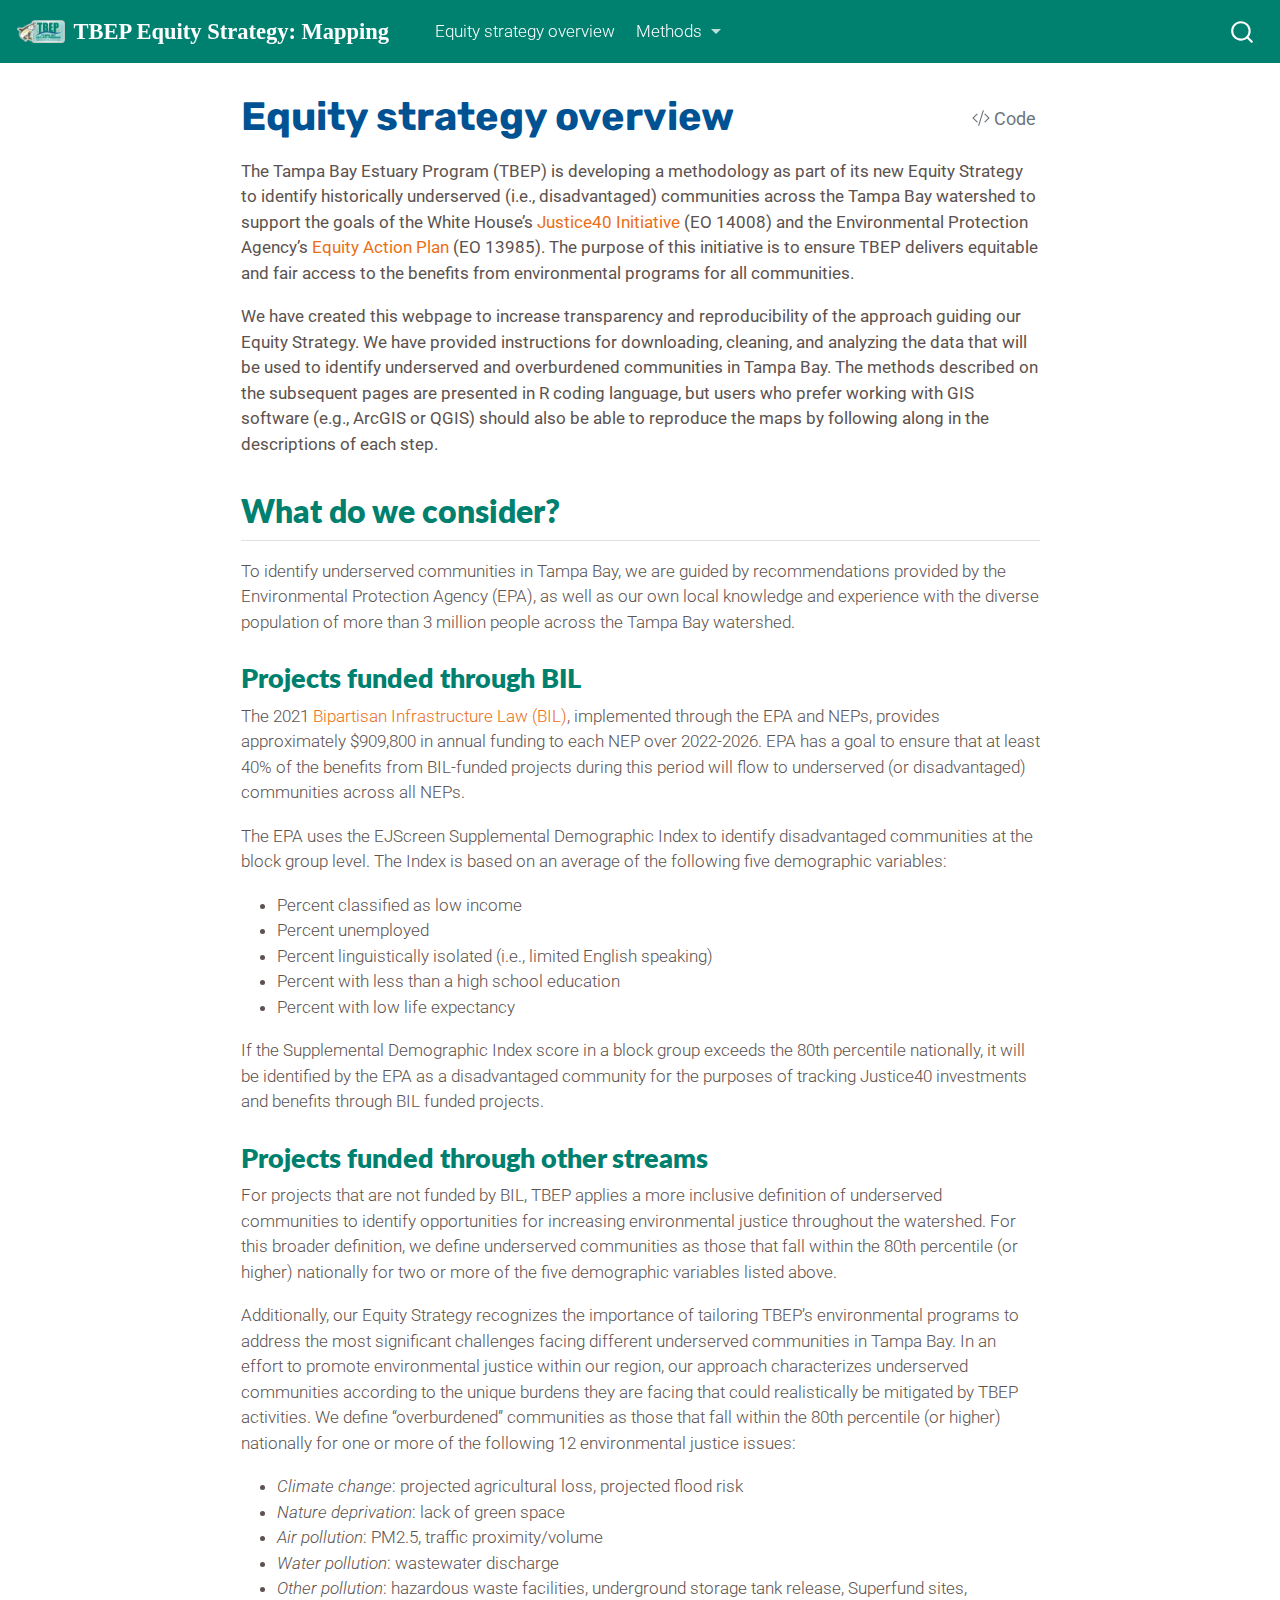
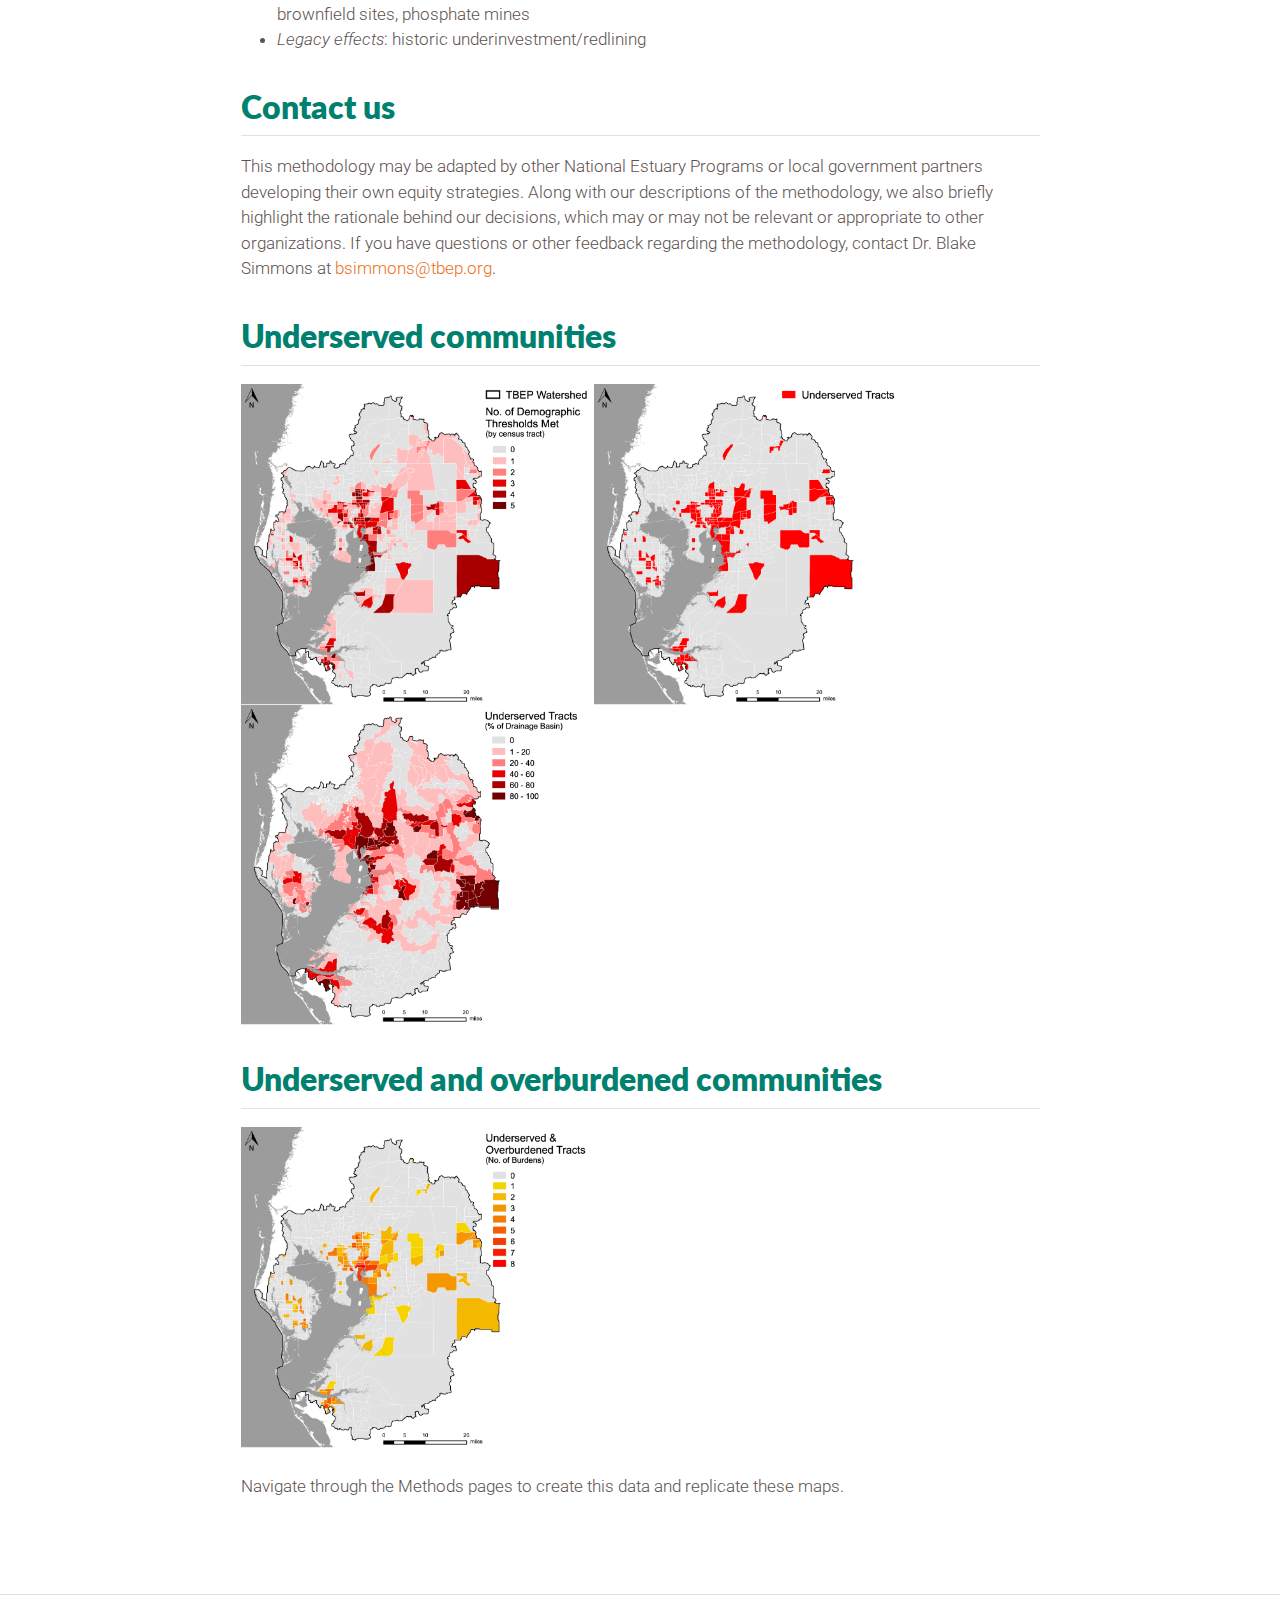
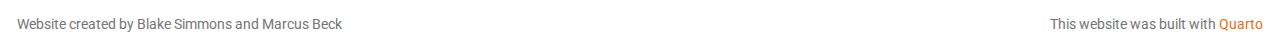
==== commit 212ab5a7: "Built site for gh-pages" ====
--- a/index.html
+++ b/index.html
@@ -151,7 +151,7 @@
 <p>To identify underserved communities in Tampa Bay, we are guided by recommendations provided by the Environmental Protection Agency (EPA), as well as our own local knowledge and experience with the diverse population of more than 3 million people across the Tampa Bay watershed.</p>
 <section id="projects-funded-through-bil" class="level3">
 <h3 class="anchored" data-anchor-id="projects-funded-through-bil">Projects funded through BIL</h3>
-<p>The 2021 <a href="&quot;https://www.transportation.gov/bipartisan-infrastructure-law&quot;">Bipartisan Infrastructure Law (BIL)</a>, implemented through the EPA and NEPs, provides approximately $909,800 in annual funding to each NEP over 2022-2026. TBEP has a goal to ensure that at least 40% of the benefits from BIL-funded projects during this period will flow to underserved (or disadvantaged) communities across Tampa Bay.</p>
+<p>The 2021 <a href="&quot;https://www.transportation.gov/bipartisan-infrastructure-law&quot;">Bipartisan Infrastructure Law (BIL)</a>, implemented through the EPA and NEPs, provides approximately $909,800 in annual funding to each NEP over 2022-2026. EPA has a goal to ensure that at least 40% of the benefits from BIL-funded projects during this period will flow to underserved (or disadvantaged) communities across all NEPs.</p>
 <p>The EPA uses the EJScreen Supplemental Demographic Index to identify disadvantaged communities at the block group level. The Index is based on an average of the following five demographic variables:</p>
 <ul>
 <li>Percent classified as low income</li>
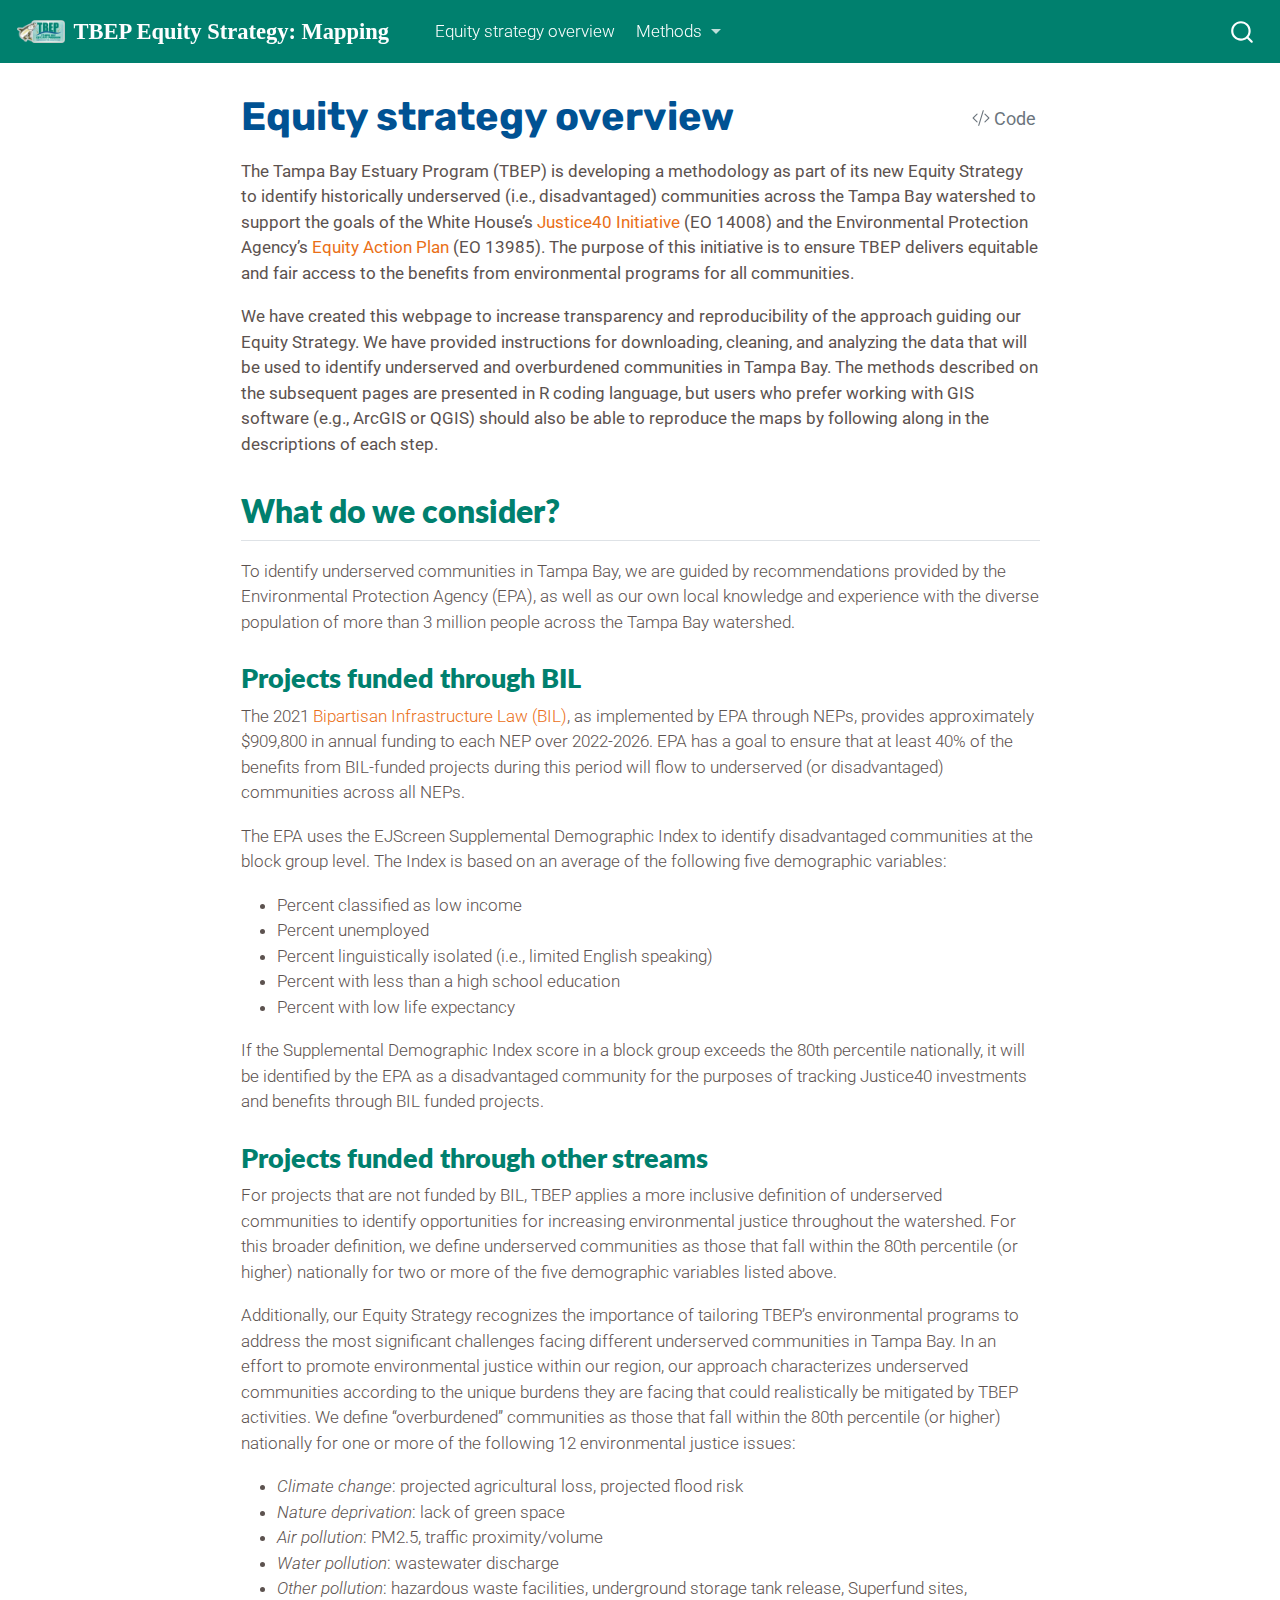
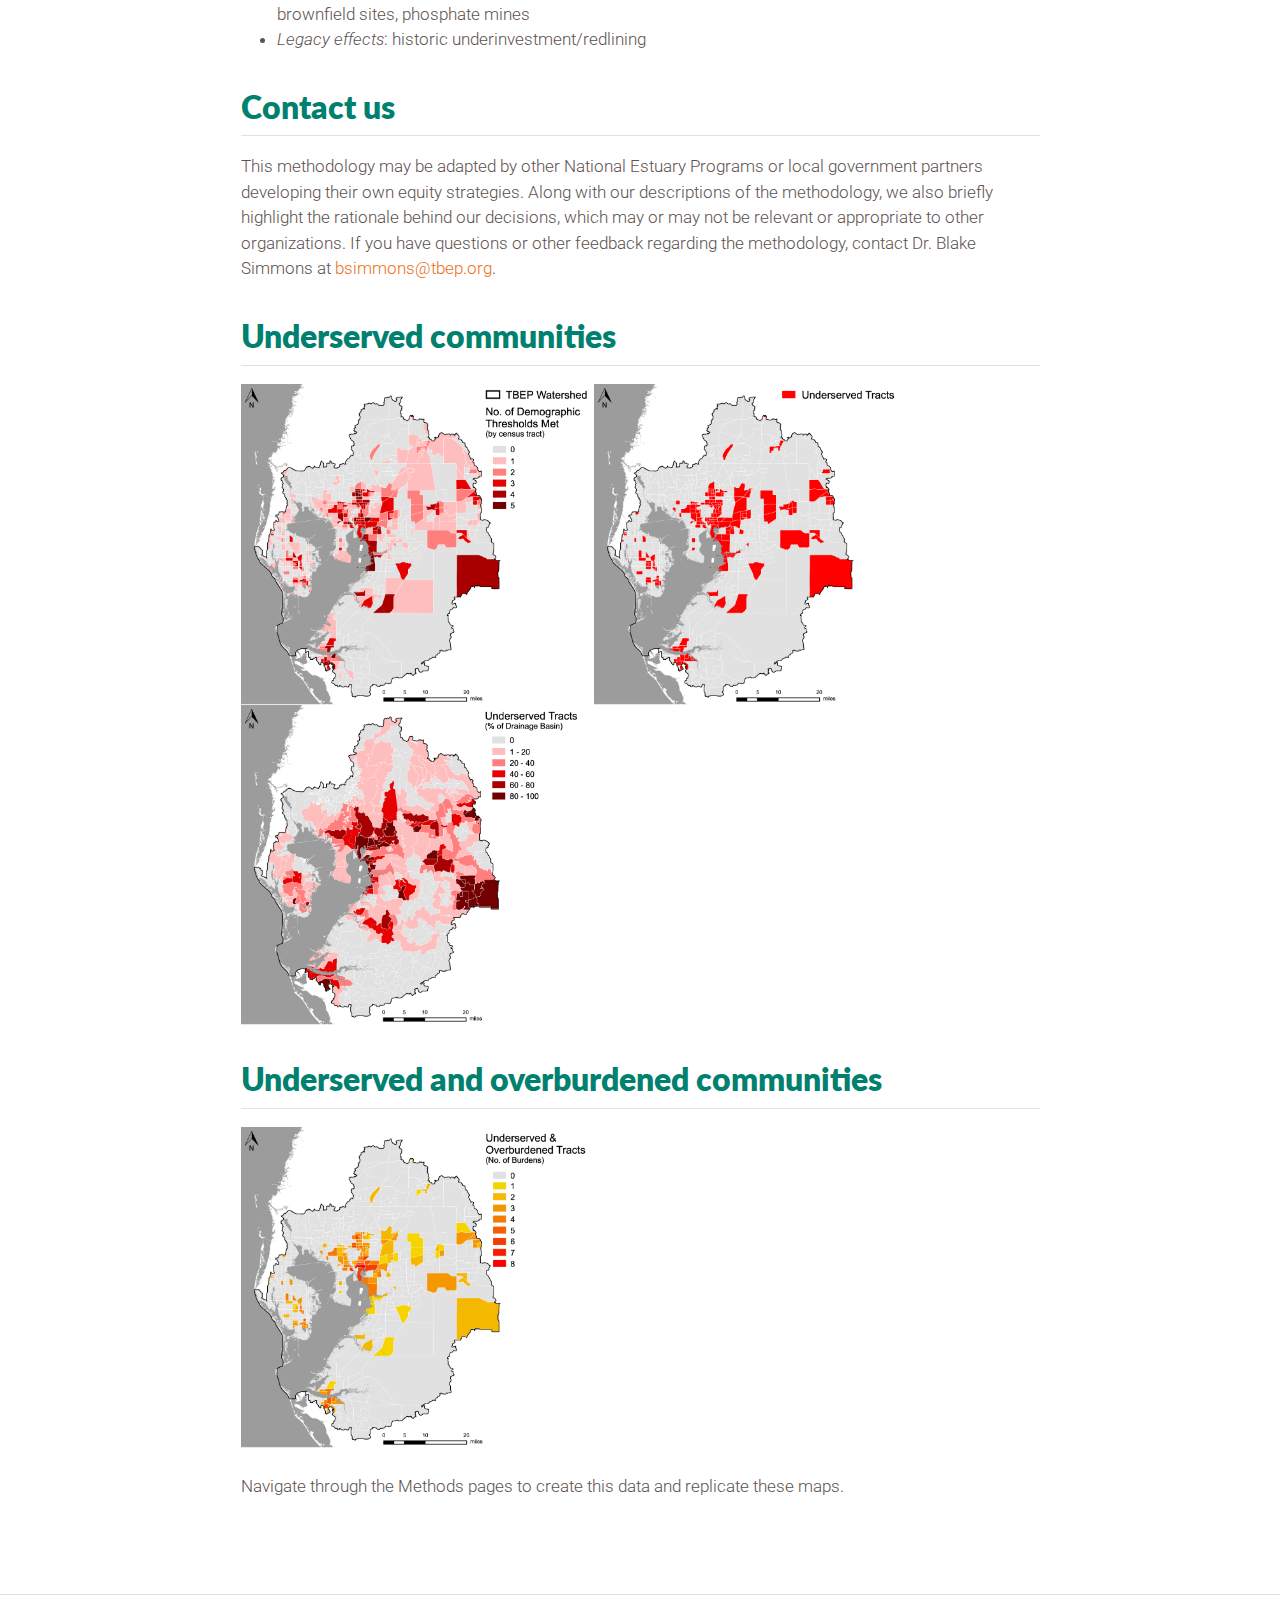
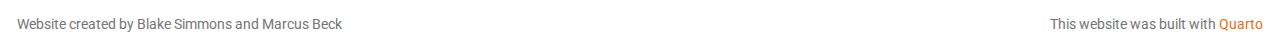
==== commit d33aff28: "Built site for gh-pages" ====
--- a/index.html
+++ b/index.html
@@ -151,7 +151,7 @@
 <p>To identify underserved communities in Tampa Bay, we are guided by recommendations provided by the Environmental Protection Agency (EPA), as well as our own local knowledge and experience with the diverse population of more than 3 million people across the Tampa Bay watershed.</p>
 <section id="projects-funded-through-bil" class="level3">
 <h3 class="anchored" data-anchor-id="projects-funded-through-bil">Projects funded through BIL</h3>
-<p>The 2021 <a href="&quot;https://www.transportation.gov/bipartisan-infrastructure-law&quot;">Bipartisan Infrastructure Law (BIL)</a>, implemented through the EPA and NEPs, provides approximately $909,800 in annual funding to each NEP over 2022-2026. EPA has a goal to ensure that at least 40% of the benefits from BIL-funded projects during this period will flow to underserved (or disadvantaged) communities across all NEPs.</p>
+<p>The 2021 <a href="&quot;https://www.govinfo.gov/content/pkg/PLAW-117publ58/pdf/PLAW-117publ58.pdf&quot;">Bipartisan Infrastructure Law (BIL)</a>, as implemented by EPA through NEPs, provides approximately $909,800 in annual funding to each NEP over 2022-2026. EPA has a goal to ensure that at least 40% of the benefits from BIL-funded projects during this period will flow to underserved (or disadvantaged) communities across all NEPs.</p>
 <p>The EPA uses the EJScreen Supplemental Demographic Index to identify disadvantaged communities at the block group level. The Index is based on an average of the following five demographic variables:</p>
 <ul>
 <li>Percent classified as low income</li>
